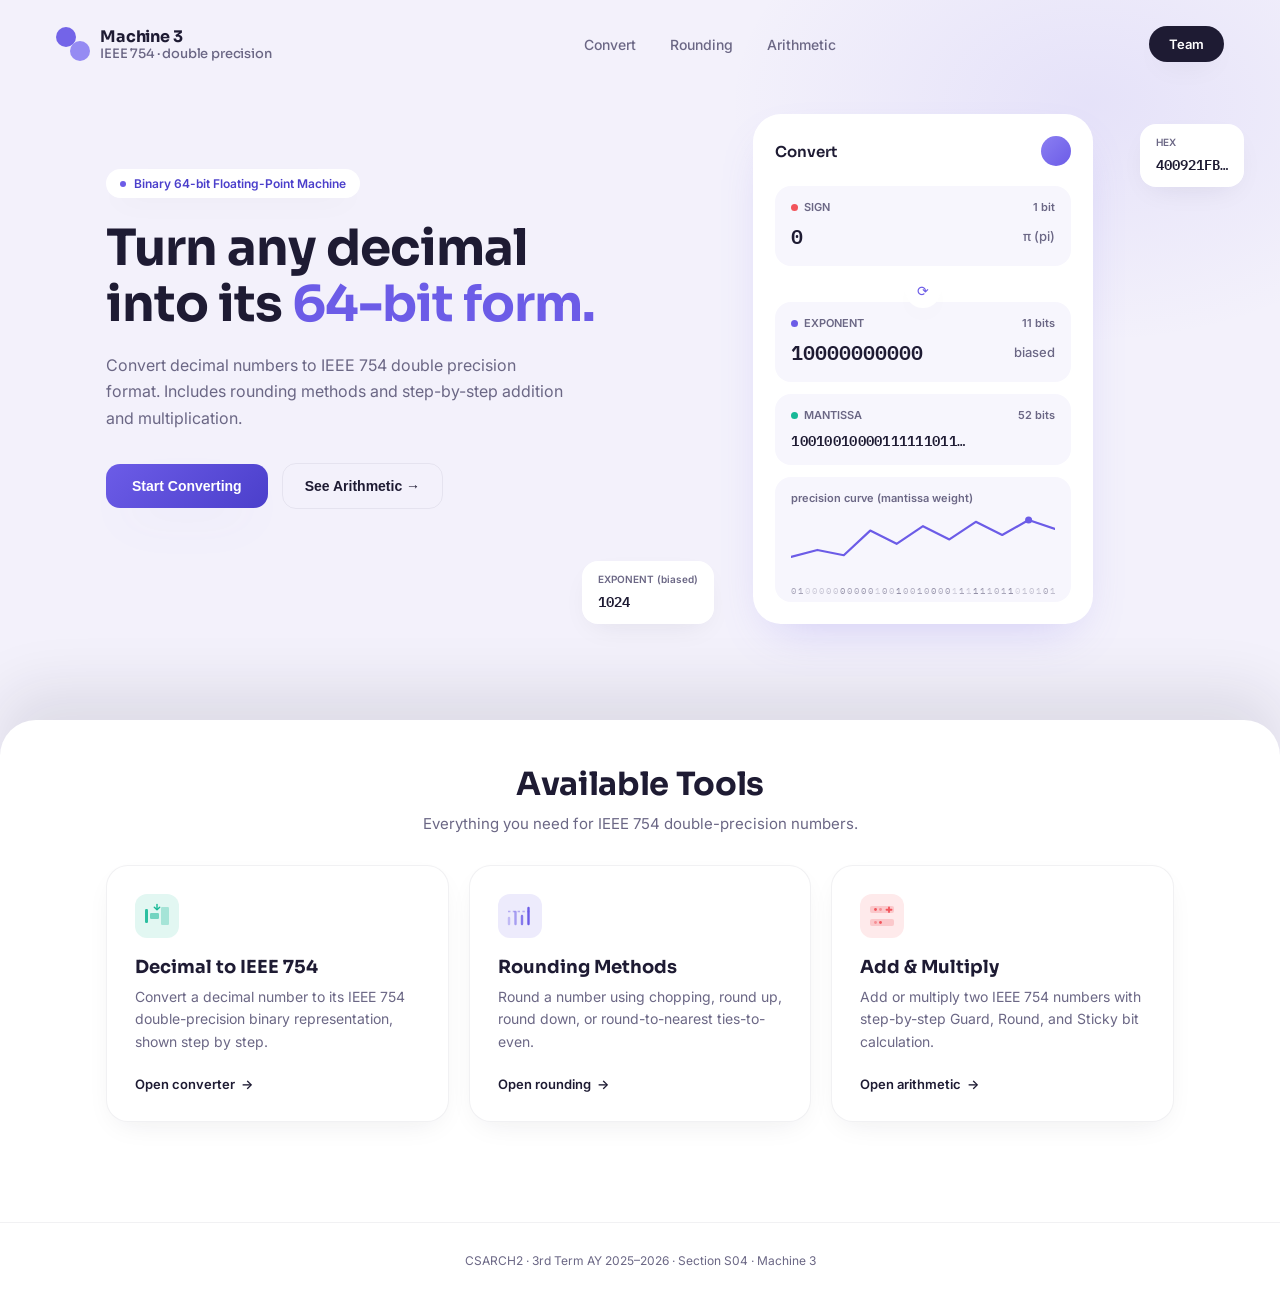
==== frontend/index.html @ 03dc8602 "homepage" ====
<!DOCTYPE html>
<html lang="en">
<head>
<meta charset="UTF-8">
<title>Machine 3 — IEEE 754 Double Precision</title>
<meta name="viewport" content="width=device-width, initial-scale=1.0">
<link rel="preconnect" href="https://fonts.googleapis.com">
<link href="https://fonts.googleapis.com/css2?family=Sora:wght@400;500;600;700;800&family=Inter:wght@400;500;600&family=IBM+Plex+Mono:wght@400;500;600&display=swap" rel="stylesheet">
<link rel="stylesheet" href="style.css">
</head>
<body>

<!-- HERO -->
<div class="hero-block">

  <nav>
    <div class="brand">
      <div class="logo-dot"><i></i><i></i></div>
      <div class="brand-name">Machine 3 <span>IEEE 754 · double precision</span></div>
    </div>
    <div class="nav-links">
      <a href="#convert">Convert</a>
      <a href="#round">Rounding</a>
      <a href="#arith">Arithmetic</a>
    </div>
    <div class="team-menu">
      <button class="nav-cta" id="teamBtn" aria-expanded="false">Team</button>
      <div class="team-dropdown" id="teamDropdown">
        <div class="team-dropdown-title">Section S04</div>
        <ul>
          <li>Austria, Ma. Alexandria</li>
          <li>Campos, Don Oswin</li>
          <li>Encallado, Edlynn Rei</li>
          <li>Gildore, Andrei Miguel</li>
          <li>Patricio, Anne Beatriz</li>
        </ul>
      </div>
    </div>
  </nav>

  <section class="hero">
    <div class="hero-copy">
      <div class="eyebrow"><span class="dot"></span> Binary 64-bit Floating-Point Machine</div>
      <h1>Turn any decimal into its <span class="accent">64-bit form.</span></h1>
      <p class="sub">Convert decimal numbers to IEEE 754 double precision format. Includes rounding methods and step-by-step addition and multiplication.</p>
      <div class="hero-ctas">
        <button class="btn-primary" id="scrollDownBtn">Start Converting</button>
        <button class="btn-ghost" id="scrollArithBtn">See Arithmetic →</button>
      </div>
    </div>

    <div class="mock-stage">
      <div class="float-card fc-1">
        <div class="k">HEX</div>
        <div class="v" id="fcHex">400921FB…</div>
      </div>
      <div class="float-card fc-2">
        <div class="k">EXPONENT (biased)</div>
        <div class="v" id="fcExp">1024</div>
      </div>

      <div class="phone-card">
        <div class="phone-top">
          <div class="title">Convert</div>
          <div class="avatar"></div>
        </div>

        <div class="field-row">
          <div class="label">
            <span class="tagcolor"><i style="background:var(--sign)"></i>SIGN</span>
            <span>1 bit</span>
          </div>
          <div class="value"><span id="valSign">0</span> <span class="sel" id="valName">π (pi)</span></div>
        </div>

        <div class="swap-btn">⟳</div>

        <div class="field-row">
          <div class="label">
            <span class="tagcolor"><i style="background:var(--exp)"></i>EXPONENT</span>
            <span>11 bits</span>
          </div>
          <div class="value"><span id="valExp">10000000000</span> <span class="sel">biased</span></div>
        </div>

        <div class="field-row">
          <div class="label">
            <span class="tagcolor"><i style="background:var(--man)"></i>MANTISSA</span>
            <span>52 bits</span>
          </div>
          <div class="value mono-trunc"><span id="valMan">10010010000111111011…</span></div>
        </div>

        <div class="chart-box">
          <div class="label">precision curve (mantissa weight)</div>
          <svg viewBox="0 0 300 70" preserveAspectRatio="none">
            <polyline points="0,50 30,42 60,48 90,20 120,35 150,15 180,30 210,10 240,25 270,8 300,18"
              fill="none" stroke="#6C5CE7" stroke-width="2.5" stroke-linecap="round" stroke-linejoin="round"/>
            <circle cx="270" cy="8" r="4" fill="#6C5CE7"/>
          </svg>
          <div class="bit-strip mono" id="bitStrip"></div>
        </div>
      </div>
    </div>
  </section>

</div>

<div class="hero-spacer"></div>

<!-- WHITE PANEL -->
<main class="panel">

  <section class="section-head">
    <h2>Available Tools</h2>
    <p>Everything you need for IEEE 754 double-precision numbers.</p>
  </section>

  <section class="cards">
    <div class="card c1" id="convert" tabindex="0">
      <div class="icon">
        <svg width="26" height="26" viewBox="0 0 26 26" fill="none">
          <rect x="1" y="6" width="3" height="14" rx="1.2" fill="currentColor" opacity="0.9"/>
          <rect x="6" y="10" width="9" height="6" rx="1.2" fill="currentColor" opacity="0.55"/>
          <rect x="17" y="4" width="8" height="18" rx="1.2" fill="currentColor" opacity="0.3"/>
          <path d="M13 1.5V6" stroke="currentColor" stroke-width="1.4" stroke-linecap="round"/>
          <path d="M10.3 4.2 13 6.8 15.7 4.2" stroke="currentColor" stroke-width="1.4" stroke-linecap="round" stroke-linejoin="round"/>
        </svg>
      </div>
      <h3>Decimal to IEEE 754</h3>
      <p>Convert a decimal number to its IEEE 754 double-precision binary representation, shown step by step.</p>
      <span class="go">Open converter</span>
    </div>
    <div class="card c2" id="round" tabindex="0">
      <div class="icon">
        <svg width="26" height="26" viewBox="0 0 26 26" fill="none">
          <path d="M2 21V15" stroke="currentColor" stroke-width="2.4" stroke-linecap="round" opacity="0.35"/>
          <path d="M8.5 21V9" stroke="currentColor" stroke-width="2.4" stroke-linecap="round" opacity="0.55"/>
          <path d="M15 21V13" stroke="currentColor" stroke-width="2.4" stroke-linecap="round" opacity="0.8"/>
          <path d="M21.5 21V5" stroke="currentColor" stroke-width="2.4" stroke-linecap="round"/>
          <path d="M1 8.5H23" stroke="currentColor" stroke-width="1.3" stroke-dasharray="2.4 2.4" opacity="0.45"/>
        </svg>
      </div>
      <h3>Rounding Methods</h3>
      <p>Round a number using chopping, round up, round down, or round-to-nearest ties-to-even.</p>
      <span class="go">Open rounding</span>
    </div>
    <div class="card c3" id="arith" tabindex="0">
      <div class="icon">
        <svg width="26" height="26" viewBox="0 0 26 26" fill="none">
          <rect x="1" y="3" width="24" height="7" rx="2" fill="currentColor" opacity="0.22"/>
          <rect x="1" y="16" width="24" height="7" rx="2" fill="currentColor" opacity="0.22"/>
          <circle cx="6.5" cy="6.5" r="1.4" fill="currentColor"/>
          <circle cx="11.5" cy="6.5" r="1.4" fill="currentColor" opacity="0.5"/>
          <circle cx="6.5" cy="19.5" r="1.4" fill="currentColor" opacity="0.5"/>
          <circle cx="11.5" cy="19.5" r="1.4" fill="currentColor"/>
          <path d="M20 4.5V9" stroke="currentColor" stroke-width="1.8" stroke-linecap="round"/>
          <path d="M17.5 6.75H22.5" stroke="currentColor" stroke-width="1.8" stroke-linecap="round"/>
        </svg>
      </div>
      <h3>Add & Multiply</h3>
      <p>Add or multiply two IEEE 754 numbers with step-by-step Guard, Round, and Sticky bit calculation.</p>
      <span class="go">Open arithmetic</span>
    </div>
  </section>

  <footer>CSARCH2 · 3rd Term AY 2025–2026 · Section S04 · Machine 3</footer>

</main>

<script src="script.js"></script>
</body>
</html>
---- frontend/style.css ----
:root{
  --bg: #F3F1FB;
  --card: #FFFFFF;
  --purple: #6C5CE7;
  --purple-2: #8B7FF2;
  --purple-dark: #4B3FCB;
  --ink: #1E1B33;
  --ink-soft: #6B6785;
  --line: rgba(30,27,51,0.06);
  --shadow: 0 20px 50px -20px rgba(108,92,231,0.28);
  --shadow-sm: 0 10px 30px -12px rgba(30,27,51,0.10);
  --sign: #F2545B;
  --exp: #6C5CE7;
  --man: #17B897;
}
*{box-sizing:border-box; margin:0; padding:0;}
body{
  background: var(--bg);
  background-image:
    radial-gradient(600px 400px at 85% 8%, rgba(108,92,231,0.10), transparent 60%),
    radial-gradient(500px 350px at 8% 90%, rgba(139,127,242,0.10), transparent 60%);
  color: var(--ink);
  font-family:'Inter', sans-serif;
  -webkit-font-smoothing:antialiased;
}
.mono{font-family:'IBM Plex Mono', monospace;}
a{color:inherit; text-decoration:none;}
:focus-visible{outline:2px solid var(--purple); outline-offset:3px; border-radius:6px;}

/* HERO BLOCK */
.hero-block{
  position:fixed;
  top:0; left:0; width:100%; height:100vh;
  z-index:1;
  overflow:hidden;
}

.hero-spacer{ height:80vh; }

nav{
  display:flex; align-items:center; justify-content:space-between;
  padding:26px clamp(20px,5vw,56px);
}
.brand{display:flex; align-items:center; gap:10px;}
.logo-dot{ width:34px; height:34px; position:relative; flex-shrink:0; }
.logo-dot i{ position:absolute; width:20px; height:20px; border-radius:50%; }
.logo-dot i:nth-child(1){background:var(--purple); top:0; left:0; opacity:0.95;}
.logo-dot i:nth-child(2){background:var(--purple-2); bottom:0; right:0; opacity:0.9;}
.brand-name{font-family:'Sora',sans-serif; font-weight:700; font-size:16px; letter-spacing:-0.01em;}
.brand-name span{color:var(--ink-soft); font-weight:500; font-size:13px; display:block; margin-top:-2px;}

.nav-links{display:flex; gap:34px; font-size:14px; font-weight:500; color:var(--ink-soft);}
.nav-links a:hover{color:var(--ink);}
.nav-cta{
  background:var(--ink); color:#fff; padding:10px 20px; border-radius:100px;
  font-size:13px; font-weight:600; box-shadow:var(--shadow-sm);
  border:none; cursor:pointer; font-family:'Inter', sans-serif;
}

.team-menu{ position:relative; }
.team-dropdown{
  position:absolute;
  top:calc(100% + 12px);
  right:0;
  background:#fff;
  border-radius:16px;
  box-shadow:var(--shadow);
  padding:16px 18px;
  min-width:220px;
  opacity:0;
  transform:translateY(-6px);
  pointer-events:none;
  transition:opacity .18s ease, transform .18s ease;
  z-index:10;
}
.team-menu.open .team-dropdown{
  opacity:1;
  transform:translateY(0);
  pointer-events:auto;
}
.team-dropdown-title{
  font-family:'IBM Plex Mono', monospace;
  font-size:10px;
  letter-spacing:0.1em;
  text-transform:uppercase;
  color:var(--ink-soft);
  margin-bottom:10px;
}
.team-dropdown ul{ list-style:none; }
.team-dropdown li{
  font-size:13.5px;
  font-weight:500;
  color:var(--ink);
  padding:7px 0;
  border-top:1px solid var(--line);
}
.team-dropdown li:first-child{ border-top:none; }

.hero{
  display:grid;
  grid-template-columns: 1.05fr 1fr;
  gap:40px;
  align-items:start;
  padding: 26px clamp(20px,5vw,56px) 60px;
  max-width:1180px;
  margin:0 auto;
  height:calc(100vh - 86px);
}
.hero-copy{ align-self:start; margin-top:55px; }
.mock-stage{ align-self:start; }
@media (max-width:940px){ .hero{grid-template-columns:1fr; height:auto; padding-bottom:20px;} .hero-copy{align-self:auto;} }

.eyebrow{
  display:inline-flex; align-items:center; gap:8px;
  background:#fff; border-radius:100px; padding:7px 14px;
  font-size:12px; font-weight:600; color:var(--purple-dark);
  box-shadow:var(--shadow-sm); margin-bottom:22px;
}
.eyebrow .dot{width:6px; height:6px; border-radius:50%; background:var(--purple);}

h1{
  font-family:'Sora', sans-serif;
  font-weight:700;
  font-size:clamp(30px,4vw,50px);
  line-height:1.12;
  letter-spacing:-0.02em;
  margin-bottom:20px;
}
h1 .accent{color:var(--purple);}

.sub{
  color:var(--ink-soft);
  font-size:16px;
  line-height:1.65;
  max-width:460px;
  margin-bottom:32px;
}

.hero-ctas{display:flex; gap:14px; align-items:center;}
.btn-primary{
  background:linear-gradient(135deg, var(--purple), var(--purple-dark));
  color:#fff; padding:14px 26px; border-radius:14px;
  font-weight:600; font-size:14px;
  box-shadow:var(--shadow); border:none; cursor:pointer;
}
.btn-ghost{
  background:transparent; color:var(--ink); padding:14px 22px;
  font-weight:600; font-size:14px; border-radius:14px;
  border:1px solid var(--line); cursor:pointer;
}
.btn-ghost:hover{background:#fff;}

/* HERO MOCK */
.mock-stage{ position:relative; display:flex; justify-content:center; padding:0 34px; }
.phone-card{
  background:var(--card);
  width:min(340px, 100%);
  border-radius:28px;
  padding:22px;
  box-shadow:var(--shadow);
  position:relative;
  z-index:2;
}
.phone-top{display:flex; align-items:center; justify-content:space-between; margin-bottom:20px;}
.phone-top .avatar{width:30px; height:30px; border-radius:50%; background:linear-gradient(135deg, var(--purple-2), var(--purple));}
.phone-top .title{font-family:'Sora',sans-serif; font-weight:600; font-size:15px;}

.field-row{
  background:#F7F6FD;
  border-radius:16px;
  padding:14px 16px;
  margin-bottom:12px;
}
.field-row .label{
  display:flex; justify-content:space-between; align-items:center;
  font-size:11px; color:var(--ink-soft); font-weight:600; margin-bottom:6px;
}
.field-row .label .tagcolor{ display:inline-flex; align-items:center; gap:6px; }
.field-row .label .tagcolor i{width:7px; height:7px; border-radius:50%;}
.field-row .value{
  font-family:'IBM Plex Mono', monospace;
  font-size:20px; font-weight:600; color:var(--ink);
  display:flex; align-items:center; justify-content:space-between;
  overflow:hidden; white-space:nowrap;
}
.field-row .value span:first-child{
  overflow:hidden; text-overflow:ellipsis; white-space:nowrap; max-width:100%;
}
.value.mono-trunc{ font-size:14px; letter-spacing:0.02em; }
.field-row .value .sel{font-family:'Inter',sans-serif; font-size:13px; color:var(--ink-soft); font-weight:500; flex-shrink:0; margin-left:8px;}

.swap-btn{
  width:36px; height:36px; border-radius:50%; background:#fff;
  display:flex; align-items:center; justify-content:center;
  margin: -6px auto; box-shadow:var(--shadow-sm); position:relative; z-index:2;
  font-size:14px; color:var(--purple);
}

.chart-box{
  background:#F7F6FD; border-radius:16px; padding:14px 16px 6px;
  margin-top:12px;
}
.chart-box .label{font-size:11px; color:var(--ink-soft); font-weight:600; margin-bottom:8px;}
.chart-box svg{display:block; width:100%; height:auto;}

.bit-strip{
  display:flex; gap:2px; margin-top:10px; overflow:hidden; white-space:nowrap;
}
.bit-strip span{
  font-family:'IBM Plex Mono', monospace; font-size:9px;
  color:var(--ink-soft); opacity:0.5; flex-shrink:0;
}

.float-card{
  position:absolute;
  background:var(--card);
  border-radius:16px;
  padding:12px 16px;
  box-shadow:var(--shadow-sm);
  font-size:12px;
  z-index:1;
  max-width:150px;
}
.fc-1{ top:2%; right:-14%; }
.fc-2{ bottom:0%; left:-18%; }
@media (max-width:1200px){ .fc-1{right:-6%;} .fc-2{left:-8%;} }
@media (max-width:1080px){ .fc-1{right:0%;} .fc-2{left:0%;} }
@media (max-width:940px){ .float-card{display:none;} }
.float-card .k{color:var(--ink-soft); font-weight:600; font-size:10px; margin-bottom:4px;}
.float-card .v{
  font-family:'IBM Plex Mono', monospace; font-weight:600; font-size:14px;
  overflow:hidden; text-overflow:ellipsis; white-space:nowrap; display:block;
}

/* SCROLLING PANEL */
.panel{
  position:relative;
  z-index:2;
  background:#FFFFFF;
  border-radius:36px 36px 0 0;
  box-shadow: 0 -30px 60px rgba(30,27,51,0.10);
  min-height:60vh;
  padding-top:44px;
}

.section-head{ text-align:center; max-width:560px; margin:0 auto 32px; padding:0 20px; }
.section-head h2{
  font-family:'Sora',sans-serif; font-weight:700; font-size:clamp(24px,3vw,32px);
  margin-bottom:10px; letter-spacing:-0.01em;
}
.section-head p{color:var(--ink-soft); font-size:15px;}

.cards{
  display:grid; grid-template-columns:repeat(3,1fr); gap:20px;
  padding: 0 clamp(20px,5vw,56px) 100px;
  max-width:1180px; margin:0 auto;
}
@media (max-width:860px){ .cards{grid-template-columns:1fr;} }

.card{
  background:var(--card); border-radius:22px; padding:28px;
  box-shadow:var(--shadow-sm);
  border:1px solid var(--line);
  transition:transform .2s ease, box-shadow .2s ease;
  cursor:pointer;
}
.card:hover{transform:translateY(-4px); box-shadow:var(--shadow);}
.card .icon{
  width:44px; height:44px; border-radius:12px;
  display:flex; align-items:center; justify-content:center;
  margin-bottom:18px; font-size:18px; font-weight:700;
  font-family:'IBM Plex Mono', monospace;
}
.c1 .icon{background:rgba(23,184,151,0.12); color:var(--man);}
.c2 .icon{background:rgba(108,92,231,0.12); color:var(--purple);}
.c3 .icon{background:rgba(242,84,91,0.12); color:var(--sign);}

.card h3{font-family:'Sora',sans-serif; font-weight:700; font-size:18px; margin-bottom:8px;}
.card p{color:var(--ink-soft); font-size:14px; line-height:1.6; margin-bottom:20px;}
.card .go{font-size:13px; font-weight:600; color:var(--ink); display:inline-flex; gap:6px; align-items:center;}
.card .go::after{content:"→"; transition:transform .15s;}
.card:hover .go::after{transform:translateX(3px);}

footer{
  text-align:center; padding:30px; color:var(--ink-soft); font-size:12px;
  border-top:1px solid var(--line);
}
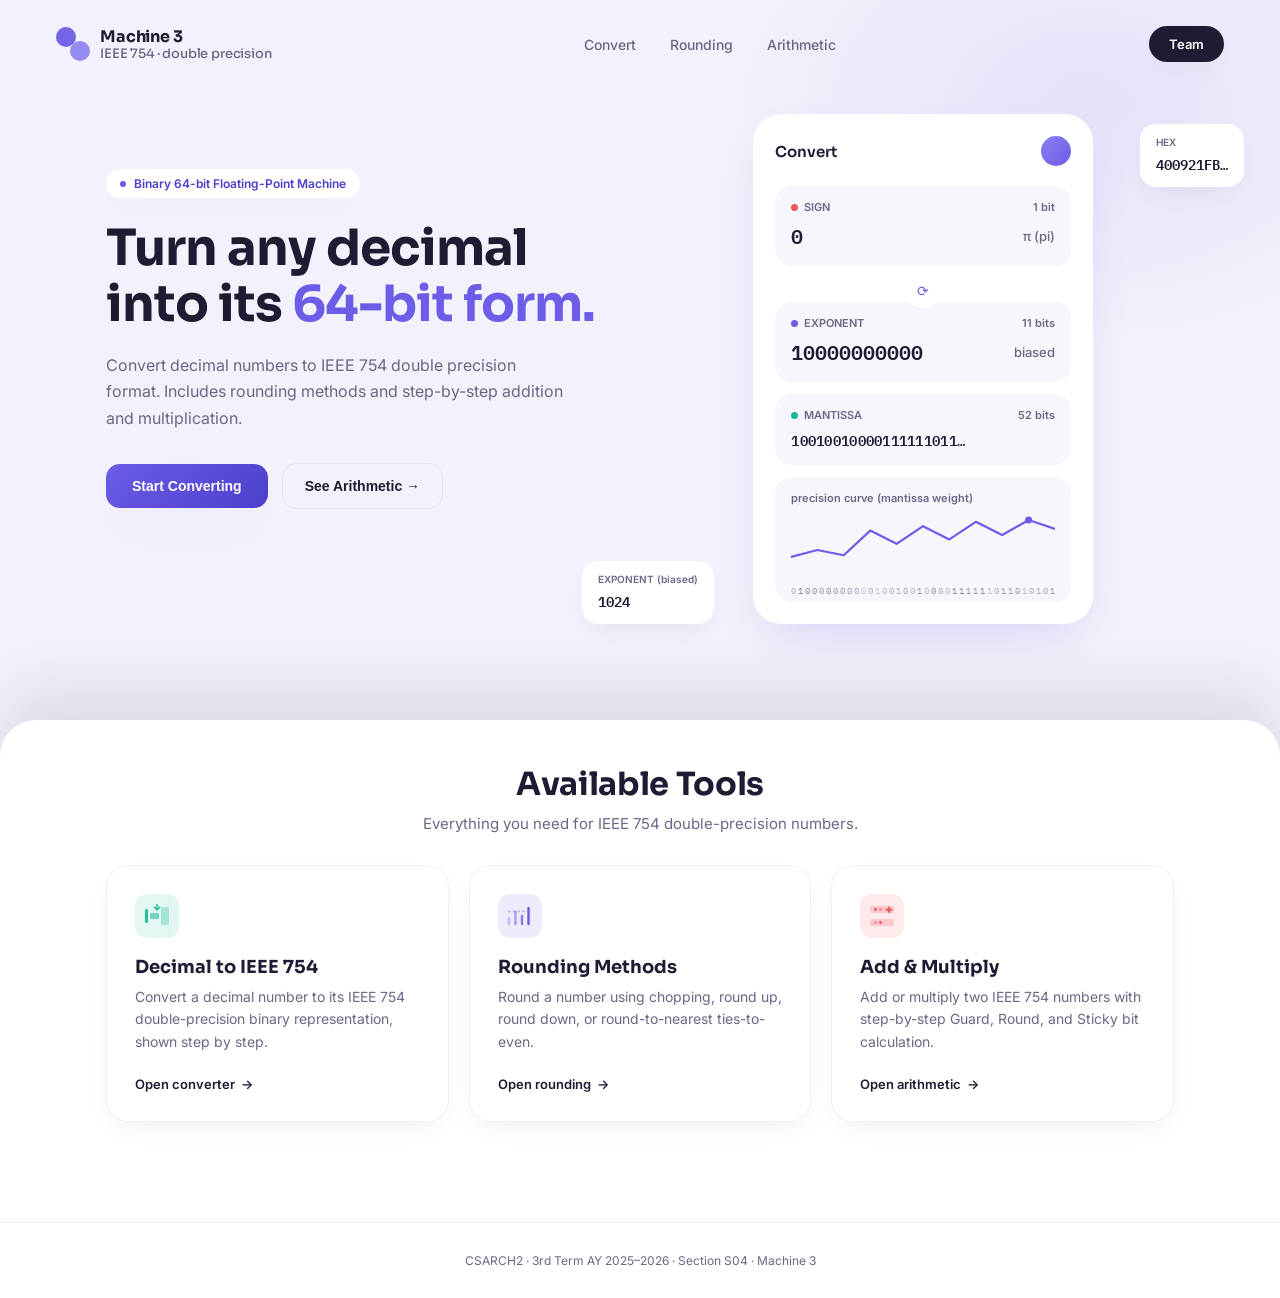
==== commit 5e473594: "modified:   backend/DecToDoubleConverter.js 	modified:   backend/RoundingMethods.js 	new file:   fro" ====
--- a/frontend/index.html
+++ b/frontend/index.html
@@ -2,7 +2,7 @@
 <html lang="en">
 <head>
 <meta charset="UTF-8">
-<title>Machine 3 — IEEE 754 Double Precision</title>
+<title>Machine 3 — Binary 64-bit Floating-Point Machine</title>
 <meta name="viewport" content="width=device-width, initial-scale=1.0">
 <link rel="preconnect" href="https://fonts.googleapis.com">
 <link href="https://fonts.googleapis.com/css2?family=Sora:wght@400;500;600;700;800&family=Inter:wght@400;500;600&family=IBM+Plex+Mono:wght@400;500;600&display=swap" rel="stylesheet">
@@ -19,8 +19,8 @@
       <div class="brand-name">Machine 3 <span>IEEE 754 · double precision</span></div>
     </div>
     <div class="nav-links">
-      <a href="#convert">Convert</a>
-      <a href="#round">Rounding</a>
+      <a href="dectodouble.html">Convert</a>
+      <a href="rounding.html">Rounding</a>
       <a href="#arith">Arithmetic</a>
     </div>
     <div class="team-menu">
@@ -117,34 +117,40 @@
   </section>
 
   <section class="cards">
-    <div class="card c1" id="convert" tabindex="0">
-      <div class="icon">
-        <svg width="26" height="26" viewBox="0 0 26 26" fill="none">
-          <rect x="1" y="6" width="3" height="14" rx="1.2" fill="currentColor" opacity="0.9"/>
-          <rect x="6" y="10" width="9" height="6" rx="1.2" fill="currentColor" opacity="0.55"/>
-          <rect x="17" y="4" width="8" height="18" rx="1.2" fill="currentColor" opacity="0.3"/>
-          <path d="M13 1.5V6" stroke="currentColor" stroke-width="1.4" stroke-linecap="round"/>
-          <path d="M10.3 4.2 13 6.8 15.7 4.2" stroke="currentColor" stroke-width="1.4" stroke-linecap="round" stroke-linejoin="round"/>
-        </svg>
+    <a href="dectodouble.html">
+      <div class="card c1" id="convert" tabindex="0">
+        <div class="icon">
+          <svg width="26" height="26" viewBox="0 0 26 26" fill="none">
+            <rect x="1" y="6" width="3" height="14" rx="1.2" fill="currentColor" opacity="0.9"/>
+            <rect x="6" y="10" width="9" height="6" rx="1.2" fill="currentColor" opacity="0.55"/>
+            <rect x="17" y="4" width="8" height="18" rx="1.2" fill="currentColor" opacity="0.3"/>
+            <path d="M13 1.5V6" stroke="currentColor" stroke-width="1.4" stroke-linecap="round"/>
+            <path d="M10.3 4.2 13 6.8 15.7 4.2" stroke="currentColor" stroke-width="1.4" stroke-linecap="round" stroke-linejoin="round"/>
+          </svg>
+        </div>
+        <h3>Decimal to IEEE 754</h3>
+        <p>Convert a decimal number to its IEEE 754 double-precision binary representation, shown step by step.</p>
+        <span class="go">Open converter</span>
       </div>
-      <h3>Decimal to IEEE 754</h3>
-      <p>Convert a decimal number to its IEEE 754 double-precision binary representation, shown step by step.</p>
-      <span class="go">Open converter</span>
-    </div>
-    <div class="card c2" id="round" tabindex="0">
-      <div class="icon">
-        <svg width="26" height="26" viewBox="0 0 26 26" fill="none">
-          <path d="M2 21V15" stroke="currentColor" stroke-width="2.4" stroke-linecap="round" opacity="0.35"/>
-          <path d="M8.5 21V9" stroke="currentColor" stroke-width="2.4" stroke-linecap="round" opacity="0.55"/>
-          <path d="M15 21V13" stroke="currentColor" stroke-width="2.4" stroke-linecap="round" opacity="0.8"/>
-          <path d="M21.5 21V5" stroke="currentColor" stroke-width="2.4" stroke-linecap="round"/>
-          <path d="M1 8.5H23" stroke="currentColor" stroke-width="1.3" stroke-dasharray="2.4 2.4" opacity="0.45"/>
-        </svg>
+    </a>
+    
+    <a href="rounding.html">
+      <div class="card c2" id="round" tabindex="0">
+        <div class="icon">
+          <svg width="26" height="26" viewBox="0 0 26 26" fill="none">
+            <path d="M2 21V15" stroke="currentColor" stroke-width="2.4" stroke-linecap="round" opacity="0.35"/>
+            <path d="M8.5 21V9" stroke="currentColor" stroke-width="2.4" stroke-linecap="round" opacity="0.55"/>
+            <path d="M15 21V13" stroke="currentColor" stroke-width="2.4" stroke-linecap="round" opacity="0.8"/>
+            <path d="M21.5 21V5" stroke="currentColor" stroke-width="2.4" stroke-linecap="round"/>
+            <path d="M1 8.5H23" stroke="currentColor" stroke-width="1.3" stroke-dasharray="2.4 2.4" opacity="0.45"/>
+          </svg>
+        </div>
+        <h3>Rounding Methods</h3>
+        <p>Round a number using chopping, round up, round down, or round-to-nearest ties-to-even.</p>
+        <span class="go">Open rounding</span>
       </div>
-      <h3>Rounding Methods</h3>
-      <p>Round a number using chopping, round up, round down, or round-to-nearest ties-to-even.</p>
-      <span class="go">Open rounding</span>
-    </div>
+    </a>
+
     <div class="card c3" id="arith" tabindex="0">
       <div class="icon">
         <svg width="26" height="26" viewBox="0 0 26 26" fill="none">
